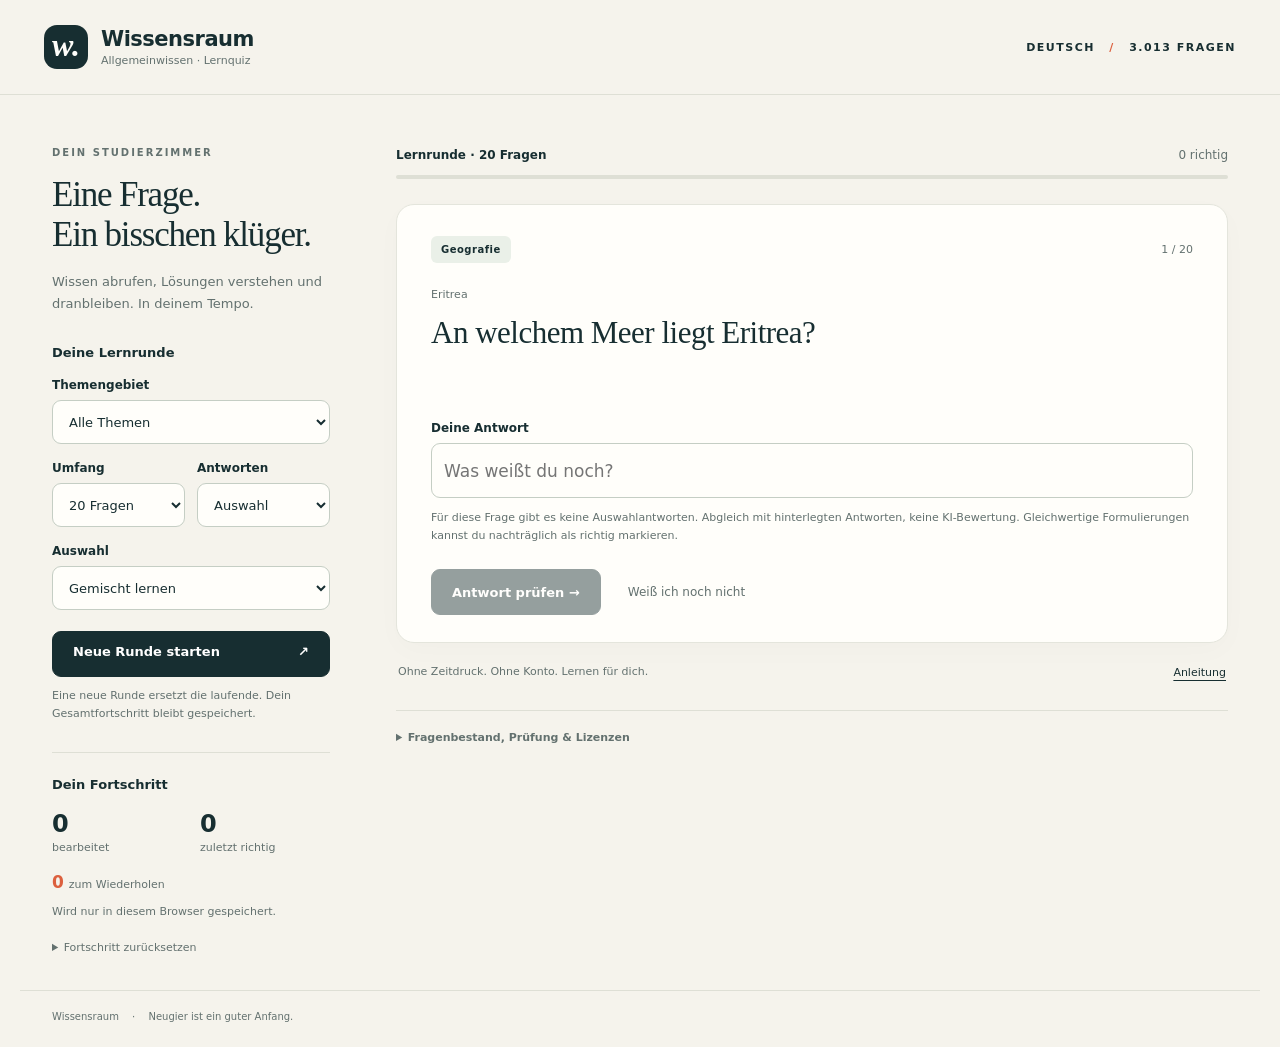
==== index.html @ 16c82d19 "Quiz-App mit 3.013 Fragen veröffentlichen" ====
<!doctype html>
<html lang="de">
<head>
  <meta charset="utf-8">
  <meta name="viewport" content="width=device-width, initial-scale=1">
  <meta name="theme-color" content="#172e31">
  <meta name="description" content="Deutschsprachiges Allgemeinwissensquiz mit akademischem Schwerpunkt. Direkt lernen, Antworten prüfen und Fehler wiederholen.">
  <title>Wissensraum – dein Lernquiz</title>
  <link rel="icon" href="favicon.svg" type="image/svg+xml">
  <link rel="stylesheet" href="styles.css">
  <script defer src="questions.js"></script>
  <script defer src="engine.js"></script>
  <script defer src="app.js"></script>
</head>
<body>
  <a class="skip-link" href="#question">Zur Frage springen</a>
  <header class="masthead"><div class="brand"><span class="brand-mark" aria-hidden="true">w.</span><div><strong>Wissensraum</strong><span>Allgemeinwissen · Lernquiz</span></div></div><span class="edition">DEUTSCH <span aria-hidden="true">/</span> <span id="total-header">…</span> FRAGEN</span></header>
  <main class="layout">
    <aside class="sidebar" aria-label="Einstellungen und Lernfortschritt">
      <div class="eyebrow">DEIN STUDIERZIMMER</div><h1>Eine Frage.<br>Ein bisschen klüger.</h1>
      <p class="intro">Wissen abrufen, Lösungen verstehen und dranbleiben. In deinem Tempo.</p>
      <form id="settings">
        <h2>Deine Lernrunde</h2>
        <label for="category">Themengebiet</label><select id="category" name="category"><option value="all">Alle Themen</option></select>
        <div class="settings-row"><div><label for="length">Umfang</label><select id="length"><option value="10">10 Fragen</option><option value="20" selected>20 Fragen</option><option value="50">50 Fragen</option><option value="all">Alle Fragen</option></select></div><div><label for="mode">Antworten</label><select id="mode"><option value="choice">Auswahl</option><option value="text">Eintippen</option></select></div></div>
        <label for="filter">Auswahl</label><select id="filter"><option value="all">Gemischt lernen</option><option value="unseen">Noch nicht beantwortet</option><option value="wrong">Fehler wiederholen</option></select>
        <button class="primary start" type="submit">Neue Runde starten <span aria-hidden="true">↗</span></button>
        <p class="small">Eine neue Runde ersetzt die laufende. Dein Gesamtfortschritt bleibt gespeichert.</p>
      </form>
      <section class="overall"><h2>Dein Fortschritt</h2><div class="stat-grid"><div><strong id="seen">0</strong><span>bearbeitet</span></div><div><strong id="mastered">0</strong><span>zuletzt richtig</span></div><div><strong id="mistakes">0</strong><span>zum Wiederholen</span></div></div><p class="small" id="storage-note">Wird nur in diesem Browser gespeichert.</p></section>
      <details class="reset"><summary>Fortschritt zurücksetzen</summary><p class="small">Löscht deine Antworten und die laufende Runde auf diesem Gerät.</p><button id="reset" type="button" class="text-button">Jetzt lokal zurücksetzen</button></details>
    </aside>
    <section class="workspace" aria-label="Quiz">
      <div class="round-bar"><span id="round-label">Deine Runde</span><span id="round-score">0 richtig</span></div>
      <progress id="round-progress" value="0" max="20" aria-label="Fortschritt dieser Runde"></progress>
      <p id="notice" role="status" class="notice" hidden></p>
      <article class="question-card" id="quiz-card">
        <div class="question-meta"><span class="topic-pill" id="topic">Allgemeinwissen</span><span class="question-number" id="number"></span></div>
        <p class="subtopic" id="subtopic"></p>
        <h2 id="question" tabindex="-1">Fragen werden geladen …</h2>
        <form id="answer-form">
          <fieldset id="choices"><legend class="sr-only">Wähle deine Antwort</legend><div id="choice-list" class="choice-grid"></div></fieldset>
          <div id="text-answer" hidden><label for="answer">Deine Antwort</label><input id="answer" autocomplete="off" maxlength="500" placeholder="Was weißt du noch?" aria-describedby="matching-note"><p class="small" id="matching-note">Abgleich mit hinterlegten Antworten, keine KI-Bewertung. Gleichwertige Formulierungen kannst du nachträglich als richtig markieren.</p></div>
          <div class="answer-actions"><button class="primary" id="check" type="submit">Antwort prüfen <span aria-hidden="true">→</span></button><button id="reveal" class="quiet" type="button">Weiß ich noch nicht</button></div>
        </form>
        <section id="feedback" class="feedback" role="status" aria-live="polite" hidden><h3 id="feedback-title"></h3><p id="feedback-text"></p><p id="solution" class="solution"></p><button id="override" class="text-button" type="button" hidden>Meine Formulierung ist auch richtig</button></section>
        <details id="explanation" class="explanation" hidden><summary>Hintergrund & Quelle</summary><p id="explanation-text"></p><p id="source-links"></p><p class="small" id="source-note"></p></details>
        <div class="next-row" id="next-row" hidden><span class="small">In Ruhe nachlesen. Dann weiter.</span><button id="next" class="primary" type="button">Nächste Frage →</button></div>
      </article>
      <article class="question-card complete" id="complete" hidden><span class="completion-mark" aria-hidden="true">✓</span><p class="eyebrow">RUNDE ABGESCHLOSSEN</p><h2 id="complete-title" tabindex="-1">Gut, dass du dranbleibst.</h2><p id="complete-result"></p><div class="completion-actions"><button id="again" class="primary" type="button">Nächste Runde →</button><button id="repeat" class="quiet" type="button">Fehler dieser Runde üben</button></div></article>
      <div class="bottom-note"><span class="small">Ohne Zeitdruck. Ohne Konto. Lernen für dich.</span><a href="ANLEITUNG.html">Anleitung</a></div>
      <details class="about"><summary>Fragenbestand, Prüfung & Lizenzen</summary><div id="dataset-info"></div><p>Alle Fragen und Lösungen sind mitgeliefert. Beim Spielen werden keine externen Dienste abgefragt. Nur ein Klick auf einen Quellenlink öffnet die jeweilige Website.</p><p><a href="QUELLEN.md">Quellen und Lizenzhinweise</a> · <a href="PRUEFBERICHT.md">Umfang und Prüfgrenzen</a></p></details>
    </section>
  </main>
  <footer>Wissensraum <span aria-hidden="true">·</span> Neugier ist ein guter Anfang.</footer>
  <noscript><p class="notice">Bitte aktiviere JavaScript, um das Quiz zu spielen. Die App benötigt keine Installation.</p></noscript>
</body>
</html>
---- styles.css ----
:root{color-scheme:light;--ink:#172e31;--muted:#63716f;--paper:#f5f3ec;--line:#dedfd5;--accent:#dc603e;--green:#176346;--red:#a33029;--white:#fffefa;font-family:Inter,ui-sans-serif,system-ui,-apple-system,BlinkMacSystemFont,"Segoe UI",sans-serif;color:var(--ink);background:var(--paper)}
*{box-sizing:border-box}body{margin:0}button,input,select{font:inherit}button,select,summary{cursor:pointer}button,a,input,select,summary{-webkit-tap-highlight-color:transparent}button:focus-visible,a:focus-visible,select:focus-visible,input:focus-visible,summary:focus-visible{outline:3px solid var(--accent);outline-offset:4px}button{min-height:46px}button:disabled{cursor:default}a{color:var(--ink);text-underline-offset:4px}a:hover{color:var(--accent)}[hidden]{display:none!important}.masthead{max-width:1340px;margin:auto;display:flex;align-items:center;justify-content:space-between;padding:25px 44px;border-bottom:1px solid var(--line)}.brand{display:flex;align-items:center;gap:13px}.brand-mark{width:44px;height:44px;background:var(--ink);color:var(--white);border-radius:13px;font:italic bold 32px Georgia,serif;text-align:center;padding-top:2px}.brand strong{display:block;font-size:21px;letter-spacing:-.5px}.brand div>span{display:block;font-size:11px;color:var(--muted);margin-top:3px}.edition{font-size:11px;letter-spacing:1.5px;font-weight:650}.edition>span[aria-hidden]{color:var(--accent);margin:0 9px}.layout{max-width:1240px;display:grid;grid-template-columns:278px minmax(0,1fr);gap:66px;margin:52px auto 36px;padding:0 32px}.eyebrow{font-size:10px;letter-spacing:2px;font-weight:700;color:var(--muted)}h1{font:normal 35px/1.13 Georgia,serif;letter-spacing:-1.2px;margin:17px 0}.intro{font-size:13px;line-height:1.7;color:var(--muted);margin-bottom:30px}h2{margin:0}#settings h2,.overall h2{font-size:13px;margin:0 0 18px}label{font-size:12px;font-weight:600;display:block;margin:17px 0 8px}select,input{color:var(--ink);border:1px solid #c5cec4;background:var(--white);border-radius:9px;min-height:44px;padding:10px 12px;width:100%;font-size:13px}select{padding-right:22px}input{font-size:17px;min-height:55px}.settings-row{display:grid;grid-template-columns:1fr 1fr;gap:12px}.settings-row>div{min-width:0}.primary{background:var(--ink);color:white;border:1px solid var(--ink);border-radius:9px;padding:12px 20px;font-size:13px;font-weight:650;transition:background .15s}.primary:hover:not(:disabled){background:#2d4b4b}.primary:disabled{opacity:.45}.start{display:flex;width:100%;justify-content:space-between;margin-top:21px}.small{font-size:11px;line-height:1.65;color:var(--muted)}#settings .small{margin:10px 0}.overall{border-top:1px solid var(--line);margin-top:28px;padding-top:24px}.stat-grid{display:grid;grid-template-columns:1fr 1fr;gap:18px}.stat-grid div:last-child{grid-column:1/-1}.stat-grid strong{font-size:24px;display:block;font-weight:550}.stat-grid span{font-size:11px;color:var(--muted);display:block;margin-top:3px}.stat-grid div:last-child strong{display:inline-block;font-size:17px;margin-right:5px;color:var(--accent)}.stat-grid div:last-child span{display:inline}.reset{font-size:11px;color:var(--muted);margin-top:20px}.reset button{font-size:11px}.workspace{min-width:0}.round-bar{display:flex;justify-content:space-between;font-size:12px;margin:1px 0 13px}.round-bar span:first-child{font-weight:600}.round-bar span:last-child{color:var(--muted)}progress{display:block;width:100%;height:4px;border:0;border-radius:8px;overflow:hidden;background:#dedfd5;accent-color:var(--accent);margin-bottom:25px}progress::-webkit-progress-bar{background:#dedfd5}progress::-webkit-progress-value{background:var(--accent)}progress::-moz-progress-bar{background:var(--accent)}.question-card{background:var(--white);border:1px solid #e4e5dc;border-radius:18px;padding:31px 34px 27px;box-shadow:0 8px 28px #172e3105}.question-meta{display:flex;align-items:center;justify-content:space-between;gap:14px}.topic-pill{font-size:10px;font-weight:650;letter-spacing:.5px;background:#eaf0e8;border-radius:6px;padding:8px 10px}.question-number{font-size:11px;color:var(--muted)}.subtopic{font-size:11px;color:var(--muted);margin:25px 0 12px}#question{font:normal 31px/1.3 Georgia,serif;letter-spacing:-.5px;overflow-wrap:anywhere;margin:0 0 30px;min-height:78px}fieldset{margin:0;padding:0;border:0}.choice-grid{display:grid;grid-template-columns:1fr 1fr;gap:12px}.choice{position:relative;margin:0;display:flex;gap:12px;align-items:center;padding:15px 13px;border:1px solid var(--line);border-radius:10px;font-size:13px;line-height:1.45;min-height:70px;cursor:pointer;font-weight:450;overflow-wrap:anywhere}.choice input{position:absolute;width:1px;height:1px;min-height:0;opacity:0}.choice:has(input:focus-visible){outline:3px solid var(--accent);outline-offset:3px}.choice:hover:has(input:not(:disabled)){border-color:var(--ink);background:#f6f7f2}.choice:has(input:checked){border-color:var(--ink);background:#edf2ed}.choice-letter{flex:0 0 27px;display:grid;place-items:center;width:27px;height:27px;border:1px solid #d8dfd6;border-radius:6px;font-size:11px;color:var(--muted);font-weight:650}.choice:has(input:checked) .choice-letter{background:var(--ink);border-color:var(--ink);color:white}.choice.correct{border-color:#77ab85;background:#edf7ee}.choice.incorrect{border-color:#d5968a;background:#fff1eb}.choice:has(input:disabled){cursor:default}.answer-actions{display:flex;align-items:center;gap:18px;margin-top:24px}.quiet{background:transparent;border:1px solid transparent;padding:11px 8px;color:var(--muted);font-size:12px;border-radius:8px}.quiet:hover{color:var(--ink);background:#f0f1e9}.feedback{margin-top:24px;border-radius:10px;padding:18px 20px;background:#edf7ee;border:1px solid #d3e8d3}.feedback.wrong{background:#fff2ea;border-color:#eed0c0}.feedback h3{font-size:15px;margin:0 0 6px;color:var(--green)}.feedback.wrong h3{color:var(--red)}.feedback p{font-size:12px;line-height:1.6;margin:4px 0}.feedback .solution{font-size:18px;line-height:1.5;color:var(--ink);font-weight:600}.text-button{background:none;border:0;text-decoration:underline;text-underline-offset:3px;color:var(--ink);font-size:12px;padding:8px 0}.explanation{border-top:1px solid var(--line);margin-top:21px;padding-top:17px;font-size:12px;line-height:1.7}.explanation summary{font-weight:600}.explanation p{overflow-wrap:anywhere;white-space:pre-line}.explanation a{margin-right:14px}.next-row{display:flex;align-items:center;justify-content:space-between;gap:12px;margin-top:20px}.bottom-note{display:flex;justify-content:space-between;align-items:center;gap:16px;margin:20px 2px}.bottom-note a{font-size:11px}.about{border-top:1px solid var(--line);margin-top:29px;padding:18px 0;font-size:11px;line-height:1.7;color:var(--muted)}.about summary{font-weight:600}.about p{max-width:70ch}.notice{border:1px solid #e7c394;border-radius:9px;background:#fff5e5;padding:14px;font-size:13px;line-height:1.5}.complete{text-align:center;padding:50px 28px}.complete h2{font:normal 34px Georgia,serif;margin:20px 0}.complete p{font-size:14px;line-height:1.7}.complete .eyebrow{font-size:10px}.completion-mark{display:grid;place-items:center;width:66px;height:66px;margin:0 auto 23px;background:#e3eddc;color:var(--green);font-size:30px;border-radius:50%}.completion-actions{display:flex;justify-content:center;flex-wrap:wrap;gap:12px;margin-top:27px}footer{max-width:1240px;padding:20px 32px 25px;margin:auto;font-size:10px;color:var(--muted);border-top:1px solid var(--line)}footer span{margin:0 10px}.sr-only,.skip-link:not(:focus){position:absolute;width:1px;height:1px;padding:0;margin:-1px;overflow:hidden;clip:rect(0,0,0,0);white-space:nowrap;border:0}.skip-link:focus{position:absolute;top:8px;left:8px;padding:10px;background:white;z-index:9}
@media(min-width:1400px){.layout{margin-top:65px}.question-card{padding:38px 40px}}@media(max-width:950px){.layout{gap:28px;grid-template-columns:240px minmax(0,1fr);padding:0 24px}.question-card{padding:25px}.choice-grid{grid-template-columns:1fr}#question{font-size:28px}.masthead{padding:22px 25px}}@media(max-width:700px){.masthead{padding:17px 18px}.brand strong{font-size:19px}.edition{font-size:9px;max-width:100px;text-align:right;line-height:1.7;letter-spacing:.5px}.layout{display:flex;flex-direction:column;gap:26px;margin:26px auto;padding:0 16px}.workspace{order:0}.sidebar{order:1;border-top:1px solid var(--line);padding:27px 7px 0}.sidebar .eyebrow,.sidebar h1,.sidebar .intro{display:none}.question-card{padding:23px 20px;border-radius:14px}.question-meta{gap:8px}.topic-pill{font-size:9px}#question{font-size:27px;min-height:0;margin-bottom:24px}.subtopic{margin-top:22px}.choice{min-height:58px}.choice-grid{gap:10px}.answer-actions{gap:9px;justify-content:space-between}.primary{padding:12px 15px}.next-row>.small{max-width:130px}.overall .stat-grid{grid-template-columns:1fr 1fr 1fr;gap:12px}.stat-grid div:last-child{grid-column:auto}.stat-grid div:last-child strong{display:block;font-size:24px}.stat-grid div:last-child span{display:block}.bottom-note{align-items:flex-start}.about{margin-top:20px}.settings-row{grid-template-columns:1fr 1fr}footer{margin:0 16px;padding:20px 0}.complete h2{font-size:29px}}
@media(prefers-reduced-motion:reduce){*{scroll-behavior:auto!important;transition:none!important}}
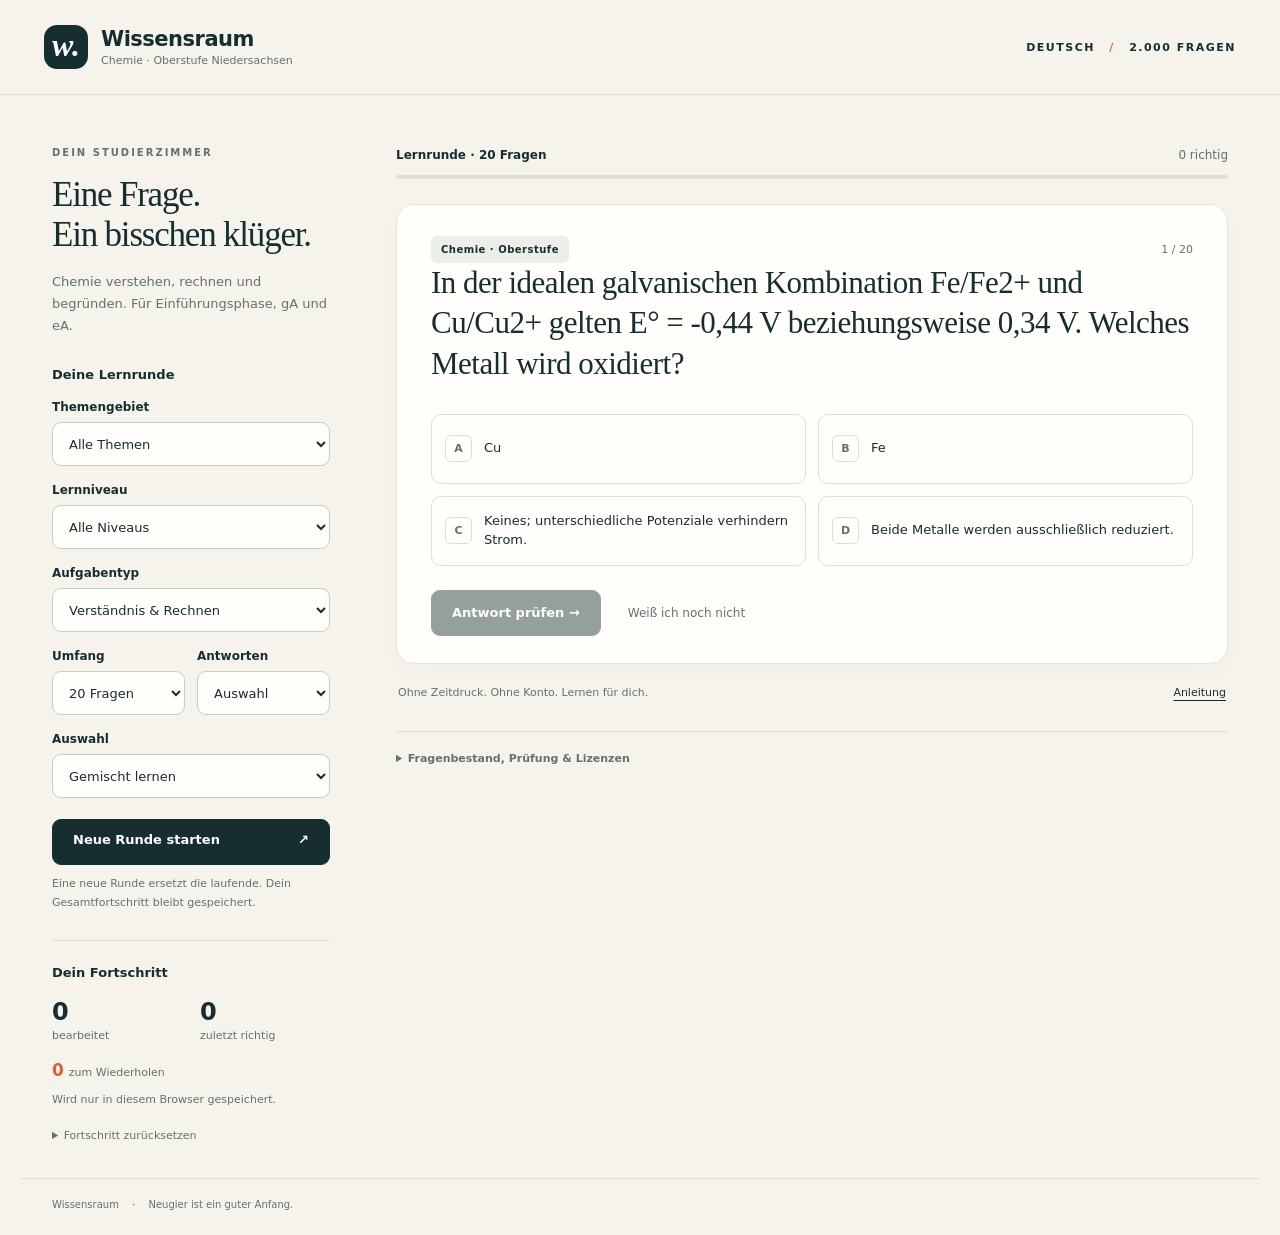
==== commit fec1b9a2: "Chemie-Oberstufe: 2.000 Aufgaben ohne verräterische Überschriften" ====
--- a/index.html
+++ b/index.html
@@ -1,58 +1,58 @@
-<!doctype html>
-<html lang="de">
-<head>
-  <meta charset="utf-8">
-  <meta name="viewport" content="width=device-width, initial-scale=1">
-  <meta name="theme-color" content="#172e31">
-  <meta name="description" content="Deutschsprachiges Allgemeinwissensquiz mit akademischem Schwerpunkt. Direkt lernen, Antworten prüfen und Fehler wiederholen.">
-  <title>Wissensraum – dein Lernquiz</title>
-  <link rel="icon" href="favicon.svg" type="image/svg+xml">
-  <link rel="stylesheet" href="styles.css">
-  <script defer src="questions.js"></script>
-  <script defer src="engine.js"></script>
-  <script defer src="app.js"></script>
-</head>
-<body>
-  <a class="skip-link" href="#question">Zur Frage springen</a>
-  <header class="masthead"><div class="brand"><span class="brand-mark" aria-hidden="true">w.</span><div><strong>Wissensraum</strong><span>Allgemeinwissen · Lernquiz</span></div></div><span class="edition">DEUTSCH <span aria-hidden="true">/</span> <span id="total-header">…</span> FRAGEN</span></header>
-  <main class="layout">
-    <aside class="sidebar" aria-label="Einstellungen und Lernfortschritt">
-      <div class="eyebrow">DEIN STUDIERZIMMER</div><h1>Eine Frage.<br>Ein bisschen klüger.</h1>
-      <p class="intro">Wissen abrufen, Lösungen verstehen und dranbleiben. In deinem Tempo.</p>
-      <form id="settings">
-        <h2>Deine Lernrunde</h2>
-        <label for="category">Themengebiet</label><select id="category" name="category"><option value="all">Alle Themen</option></select>
-        <div class="settings-row"><div><label for="length">Umfang</label><select id="length"><option value="10">10 Fragen</option><option value="20" selected>20 Fragen</option><option value="50">50 Fragen</option><option value="all">Alle Fragen</option></select></div><div><label for="mode">Antworten</label><select id="mode"><option value="choice">Auswahl</option><option value="text">Eintippen</option></select></div></div>
-        <label for="filter">Auswahl</label><select id="filter"><option value="all">Gemischt lernen</option><option value="unseen">Noch nicht beantwortet</option><option value="wrong">Fehler wiederholen</option></select>
-        <button class="primary start" type="submit">Neue Runde starten <span aria-hidden="true">↗</span></button>
-        <p class="small">Eine neue Runde ersetzt die laufende. Dein Gesamtfortschritt bleibt gespeichert.</p>
-      </form>
-      <section class="overall"><h2>Dein Fortschritt</h2><div class="stat-grid"><div><strong id="seen">0</strong><span>bearbeitet</span></div><div><strong id="mastered">0</strong><span>zuletzt richtig</span></div><div><strong id="mistakes">0</strong><span>zum Wiederholen</span></div></div><p class="small" id="storage-note">Wird nur in diesem Browser gespeichert.</p></section>
-      <details class="reset"><summary>Fortschritt zurücksetzen</summary><p class="small">Löscht deine Antworten und die laufende Runde auf diesem Gerät.</p><button id="reset" type="button" class="text-button">Jetzt lokal zurücksetzen</button></details>
-    </aside>
-    <section class="workspace" aria-label="Quiz">
-      <div class="round-bar"><span id="round-label">Deine Runde</span><span id="round-score">0 richtig</span></div>
-      <progress id="round-progress" value="0" max="20" aria-label="Fortschritt dieser Runde"></progress>
-      <p id="notice" role="status" class="notice" hidden></p>
-      <article class="question-card" id="quiz-card">
-        <div class="question-meta"><span class="topic-pill" id="topic">Allgemeinwissen</span><span class="question-number" id="number"></span></div>
-        <p class="subtopic" id="subtopic"></p>
-        <h2 id="question" tabindex="-1">Fragen werden geladen …</h2>
-        <form id="answer-form">
-          <fieldset id="choices"><legend class="sr-only">Wähle deine Antwort</legend><div id="choice-list" class="choice-grid"></div></fieldset>
-          <div id="text-answer" hidden><label for="answer">Deine Antwort</label><input id="answer" autocomplete="off" maxlength="500" placeholder="Was weißt du noch?" aria-describedby="matching-note"><p class="small" id="matching-note">Abgleich mit hinterlegten Antworten, keine KI-Bewertung. Gleichwertige Formulierungen kannst du nachträglich als richtig markieren.</p></div>
-          <div class="answer-actions"><button class="primary" id="check" type="submit">Antwort prüfen <span aria-hidden="true">→</span></button><button id="reveal" class="quiet" type="button">Weiß ich noch nicht</button></div>
-        </form>
-        <section id="feedback" class="feedback" role="status" aria-live="polite" hidden><h3 id="feedback-title"></h3><p id="feedback-text"></p><p id="solution" class="solution"></p><button id="override" class="text-button" type="button" hidden>Meine Formulierung ist auch richtig</button></section>
-        <details id="explanation" class="explanation" hidden><summary>Hintergrund & Quelle</summary><p id="explanation-text"></p><p id="source-links"></p><p class="small" id="source-note"></p></details>
-        <div class="next-row" id="next-row" hidden><span class="small">In Ruhe nachlesen. Dann weiter.</span><button id="next" class="primary" type="button">Nächste Frage →</button></div>
-      </article>
-      <article class="question-card complete" id="complete" hidden><span class="completion-mark" aria-hidden="true">✓</span><p class="eyebrow">RUNDE ABGESCHLOSSEN</p><h2 id="complete-title" tabindex="-1">Gut, dass du dranbleibst.</h2><p id="complete-result"></p><div class="completion-actions"><button id="again" class="primary" type="button">Nächste Runde →</button><button id="repeat" class="quiet" type="button">Fehler dieser Runde üben</button></div></article>
-      <div class="bottom-note"><span class="small">Ohne Zeitdruck. Ohne Konto. Lernen für dich.</span><a href="ANLEITUNG.html">Anleitung</a></div>
-      <details class="about"><summary>Fragenbestand, Prüfung & Lizenzen</summary><div id="dataset-info"></div><p>Alle Fragen und Lösungen sind mitgeliefert. Beim Spielen werden keine externen Dienste abgefragt. Nur ein Klick auf einen Quellenlink öffnet die jeweilige Website.</p><p><a href="QUELLEN.md">Quellen und Lizenzhinweise</a> · <a href="PRUEFBERICHT.md">Umfang und Prüfgrenzen</a></p></details>
-    </section>
-  </main>
-  <footer>Wissensraum <span aria-hidden="true">·</span> Neugier ist ein guter Anfang.</footer>
-  <noscript><p class="notice">Bitte aktiviere JavaScript, um das Quiz zu spielen. Die App benötigt keine Installation.</p></noscript>
-</body>
-</html>
+<!doctype html>
+<html lang="de">
+<head>
+  <meta charset="utf-8">
+  <meta name="viewport" content="width=device-width, initial-scale=1">
+  <meta name="theme-color" content="#172e31">
+  <meta name="description" content="2.000 Chemie-Übungsaufgaben für die Oberstufe in Niedersachsen. Direkt lernen, Antworten prüfen und Fehler wiederholen.">
+  <title>Wissensraum – Chemie Oberstufe Niedersachsen</title>
+  <link rel="icon" href="favicon.svg" type="image/svg+xml">
+  <link rel="stylesheet" href="styles.css">
+  <script defer src="questions.js"></script>
+  <script defer src="engine.js"></script>
+  <script defer src="app.js"></script>
+</head>
+<body>
+  <a class="skip-link" href="#question">Zur Frage springen</a>
+  <header class="masthead"><div class="brand"><span class="brand-mark" aria-hidden="true">w.</span><div><strong>Wissensraum</strong><span>Chemie · Oberstufe Niedersachsen</span></div></div><span class="edition">DEUTSCH <span aria-hidden="true">/</span> <span id="total-header">…</span> FRAGEN</span></header>
+  <main class="layout">
+    <aside class="sidebar" aria-label="Einstellungen und Lernfortschritt">
+      <div class="eyebrow">DEIN STUDIERZIMMER</div><h1>Eine Frage.<br>Ein bisschen klüger.</h1>
+      <p class="intro">Chemie verstehen, rechnen und begründen. Für Einführungsphase, gA und eA.</p>
+      <form id="settings">
+        <h2>Deine Lernrunde</h2>
+        <label for="category">Themengebiet</label><select id="category" name="category"><option value="all">Alle Themen</option></select>
+        <label for="level">Lernniveau</label><select id="level"><option value="all">Alle Niveaus</option><option value="E">Einführungsphase / Grundlagen</option><option value="gA">gA einschließlich Grundlagen</option><option value="eA">eA-Vertiefung</option></select><label for="kind">Aufgabentyp</label><select id="kind"><option value="all">Verständnis &amp; Rechnen</option><option value="Verständnis">Verständnis &amp; Struktur</option><option value="Rechenvariante">Rechenübungen</option></select><div class="settings-row"><div><label for="length">Umfang</label><select id="length"><option value="10">10 Fragen</option><option value="20" selected>20 Fragen</option><option value="50">50 Fragen</option><option value="all">Alle Fragen</option></select></div><div><label for="mode">Antworten</label><select id="mode"><option value="choice">Auswahl</option><option value="text">Eintippen</option></select></div></div>
+        <label for="filter">Auswahl</label><select id="filter"><option value="all">Gemischt lernen</option><option value="unseen">Noch nicht beantwortet</option><option value="wrong">Fehler wiederholen</option></select>
+        <button class="primary start" type="submit">Neue Runde starten <span aria-hidden="true">↗</span></button>
+        <p class="small">Eine neue Runde ersetzt die laufende. Dein Gesamtfortschritt bleibt gespeichert.</p>
+      </form>
+      <section class="overall"><h2>Dein Fortschritt</h2><div class="stat-grid"><div><strong id="seen">0</strong><span>bearbeitet</span></div><div><strong id="mastered">0</strong><span>zuletzt richtig</span></div><div><strong id="mistakes">0</strong><span>zum Wiederholen</span></div></div><p class="small" id="storage-note">Wird nur in diesem Browser gespeichert.</p></section>
+      <details class="reset"><summary>Fortschritt zurücksetzen</summary><p class="small">Löscht deine Antworten und die laufende Runde auf diesem Gerät.</p><button id="reset" type="button" class="text-button">Jetzt lokal zurücksetzen</button></details>
+    </aside>
+    <section class="workspace" aria-label="Quiz">
+      <div class="round-bar"><span id="round-label">Deine Runde</span><span id="round-score">0 richtig</span></div>
+      <progress id="round-progress" value="0" max="20" aria-label="Fortschritt dieser Runde"></progress>
+      <p id="notice" role="status" class="notice" hidden></p>
+      <article class="question-card" id="quiz-card">
+        <div class="question-meta"><span class="topic-pill" id="topic">Chemie · Oberstufe</span><span class="question-number" id="number"></span></div>
+        <p class="subtopic" id="subtopic" hidden></p>
+        <h2 id="question" tabindex="-1">Fragen werden geladen …</h2>
+        <form id="answer-form">
+          <fieldset id="choices"><legend class="sr-only">Wähle deine Antwort</legend><div id="choice-list" class="choice-grid"></div></fieldset>
+          <div id="text-answer" hidden><label for="answer">Deine Antwort</label><input id="answer" autocomplete="off" maxlength="500" placeholder="Was weißt du noch?" aria-describedby="matching-note"><p class="small" id="matching-note">Abgleich mit hinterlegten Antworten, keine KI-Bewertung. Gleichwertige Formulierungen kannst du nachträglich als richtig markieren.</p></div>
+          <div class="answer-actions"><button class="primary" id="check" type="submit">Antwort prüfen <span aria-hidden="true">→</span></button><button id="reveal" class="quiet" type="button">Weiß ich noch nicht</button></div>
+        </form>
+        <section id="feedback" class="feedback" role="status" aria-live="polite" hidden><h3 id="feedback-title"></h3><p id="feedback-text"></p><p id="solution" class="solution"></p><button id="override" class="text-button" type="button" hidden>Meine Formulierung ist auch richtig</button></section>
+        <details id="explanation" class="explanation" hidden><summary>Lösungsweg &amp; Themenbezug</summary><p id="explanation-text"></p><p id="source-links"></p><p class="small" id="source-note"></p></details>
+        <div class="next-row" id="next-row" hidden><span class="small">In Ruhe nachlesen. Dann weiter.</span><button id="next" class="primary" type="button">Nächste Frage →</button></div>
+      </article>
+      <article class="question-card complete" id="complete" hidden><span class="completion-mark" aria-hidden="true">✓</span><p class="eyebrow">RUNDE ABGESCHLOSSEN</p><h2 id="complete-title" tabindex="-1">Gut, dass du dranbleibst.</h2><p id="complete-result"></p><div class="completion-actions"><button id="again" class="primary" type="button">Nächste Runde →</button><button id="repeat" class="quiet" type="button">Fehler dieser Runde üben</button></div></article>
+      <div class="bottom-note"><span class="small">Ohne Zeitdruck. Ohne Konto. Lernen für dich.</span><a href="ANLEITUNG.html">Anleitung</a></div>
+      <details class="about"><summary>Fragenbestand, Prüfung & Lizenzen</summary><div id="dataset-info"></div><p>Alle Fragen und Lösungen sind mitgeliefert. Beim Spielen werden keine externen Dienste abgefragt. Nur ein Klick auf einen Quellenlink öffnet die jeweilige Website.</p><p><a href="QUELLEN.md">Quellen und Lizenzhinweise</a> · <a href="PRUEFBERICHT.md">Umfang und Prüfgrenzen</a></p></details>
+    </section>
+  </main>
+  <footer>Wissensraum <span aria-hidden="true">·</span> Neugier ist ein guter Anfang.</footer>
+  <noscript><p class="notice">Bitte aktiviere JavaScript, um das Quiz zu spielen. Die App benötigt keine Installation.</p></noscript>
+</body>
+</html>
